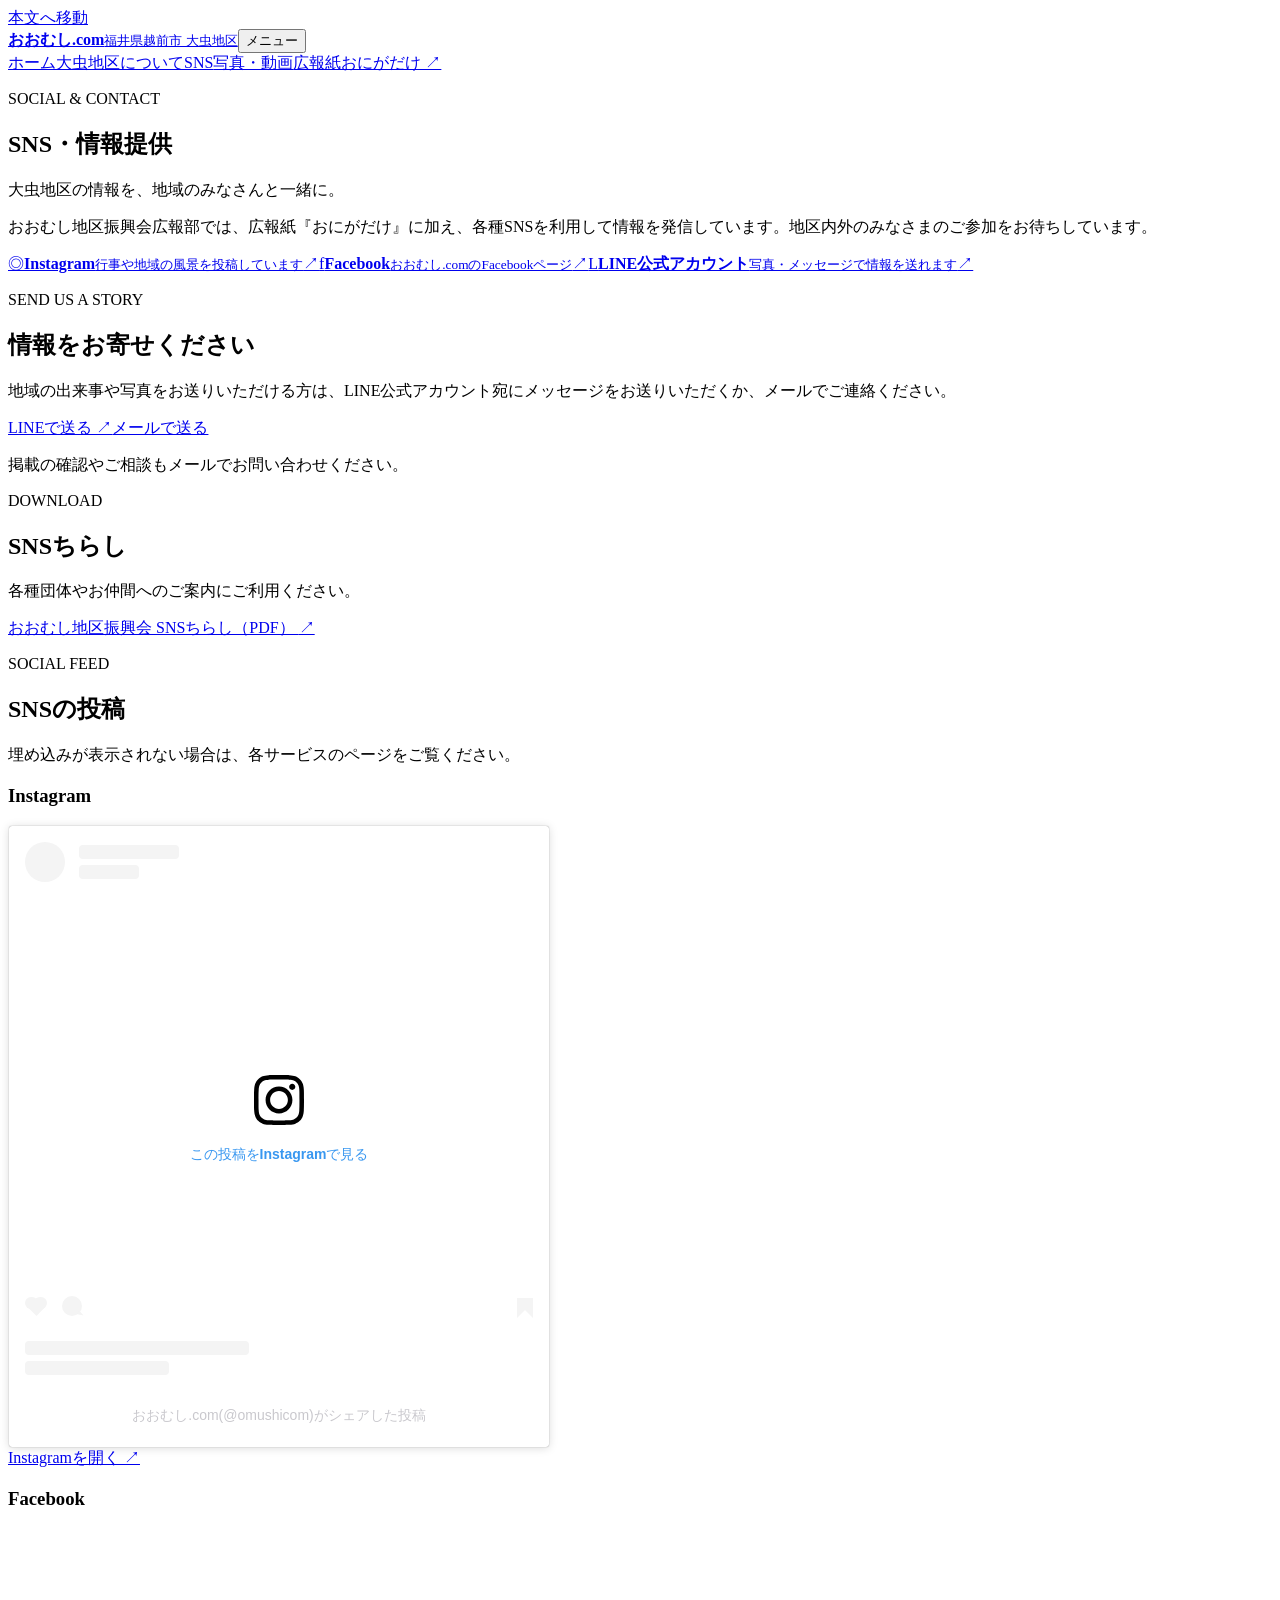
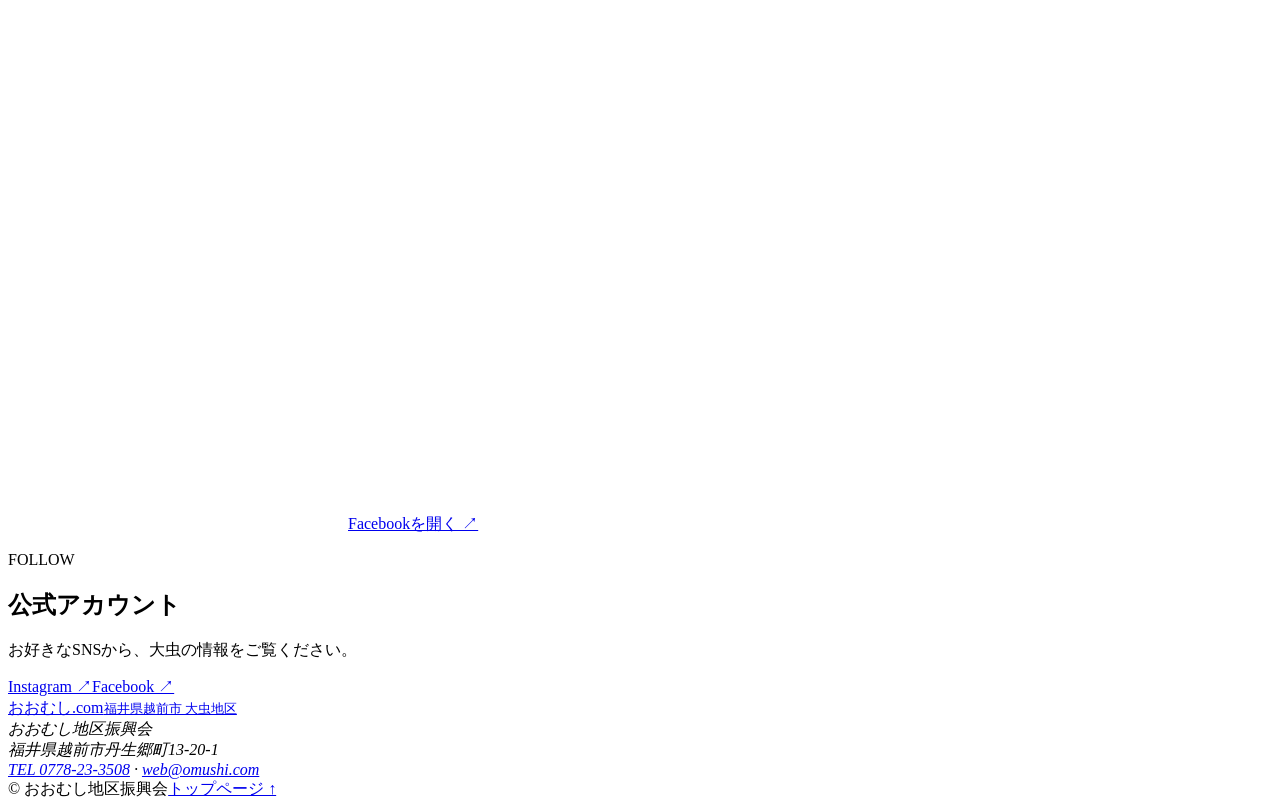
==== sns.html @ b3d0c99c "Publish Omushi static website" ====
<!doctype html>
<html lang="ja"><head><meta charset="utf-8"><meta name="viewport" content="width=device-width, initial-scale=1"><meta name="description" content="おおむし地区振興会のSNSと情報提供について。"><title>SNS・情報提供｜おおむし.com</title><link rel="icon" type="image/png" href="assets/logo.png"><link rel="apple-touch-icon" href="assets/logo.png"><link rel="stylesheet" href="assets/site.css"><script src="assets/site.js" defer></script></head>
<body><a class="skip-link" href="#main">本文へ移動</a><header class="site-header"><div class="header-inner"><a class="brand" href="index.html"><img class="brand-logo" src="assets/logo.png" alt=""><span><strong>おおむし.com</strong><small>福井県越前市 大虫地区</small></span></a><button class="menu-toggle" aria-expanded="false" aria-controls="site-nav">メニュー</button><nav id="site-nav" class="site-nav" aria-label="メインメニュー"><a href="index.html">ホーム</a><a href="about.html">大虫地区について</a><a class="active" aria-current="page" href="sns.html">SNS</a><a href="archive.html">写真・動画</a><a class="nav-external" href="https://www.city.echizen.lg.jp/office/090/030/070/24onigadake.html" target="_blank" rel="noopener">広報紙おにがだけ ↗</a></nav></div></header>
<main id="main"><section class="page-hero"><div class="wrap"><p class="eyebrow green">SOCIAL & CONTACT</p><h1>SNS・情報提供</h1><p>大虫地区の情報を、地域のみなさんと一緒に。</p></div></section><div class="wrap page-layout"><article class="article"><section class="article-section"><p>おおむし地区振興会広報部では、広報紙『おにがだけ』に加え、各種SNSを利用して情報を発信しています。地区内外のみなさまのご参加をお待ちしています。</p><div class="social-list"><a href="https://www.instagram.com/omushicom/" target="_blank" rel="noopener"><span class="social-icon instagram-icon">◎</span><span><strong>Instagram</strong><small>行事や地域の風景を投稿しています</small></span><span>↗</span></a><a href="https://www.facebook.com/omushicom/" target="_blank" rel="noopener"><span class="social-icon facebook-icon">f</span><span><strong>Facebook</strong><small>おおむし.comのFacebookページ</small></span><span>↗</span></a><a href="https://lin.ee/4F1cOjH" target="_blank" rel="noopener"><span class="social-icon line-icon">L</span><span><strong>LINE公式アカウント</strong><small>写真・メッセージで情報を送れます</small></span><span>↗</span></a></div></section><section class="article-section"><p class="eyebrow green">SEND US A STORY</p><h2>情報をお寄せください</h2><p>地域の出来事や写真をお送りいただける方は、LINE公式アカウント宛にメッセージをお送りいただくか、メールでご連絡ください。</p><div class="contact-actions"><a class="button button-green" href="https://lin.ee/4F1cOjH" target="_blank" rel="noopener">LINEで送る ↗</a><a class="button button-outline" href="mailto:web@omushi.com">メールで送る</a></div><p class="small-note">掲載の確認やご相談もメールでお問い合わせください。</p></section><section class="article-section"><p class="eyebrow green">DOWNLOAD</p><h2>SNSちらし</h2><p>各種団体やお仲間へのご案内にご利用ください。</p><a class="map-link" href="assets/sns-flyer.pdf" target="_blank" rel="noopener">おおむし地区振興会 SNSちらし（PDF） <span>↗</span></a></section><section class="article-section social-embeds"><p class="eyebrow green">SOCIAL FEED</p><h2>SNSの投稿</h2><p>埋め込みが表示されない場合は、各サービスのページをご覧ください。</p><div class="embed-grid"><div><h3>Instagram</h3><blockquote class="instagram-media" data-instgrm-captioned data-instgrm-permalink="https://www.instagram.com/p/Del6zCfmu2z/?utm_source=ig_embed&amp;utm_campaign=loading" data-instgrm-version="14" style=" background:#FFF; border:0; border-radius:3px; box-shadow:0 0 1px 0 rgba(0,0,0,0.5),0 1px 10px 0 rgba(0,0,0,0.15); margin: 1px; max-width:540px; min-width:326px; padding:0; width:99.375%; width:-webkit-calc(100% - 2px); width:calc(100% - 2px);"><div style="padding:16px;"> <a href="https://www.instagram.com/p/Del6zCfmu2z/?utm_source=ig_embed&amp;utm_campaign=loading" style=" background:#FFFFFF; line-height:0; padding:0 0; text-align:center; text-decoration:none; width:100%;" target="_blank"> <div style=" display: flex; flex-direction: row; align-items: center;"> <div style="background-color: #F4F4F4; border-radius: 50%; flex-grow: 0; height: 40px; margin-right: 14px; width: 40px;"></div> <div style="display: flex; flex-direction: column; flex-grow: 1; justify-content: center;"> <div style=" background-color: #F4F4F4; border-radius: 4px; flex-grow: 0; height: 14px; margin-bottom: 6px; width: 100px;"></div> <div style=" background-color: #F4F4F4; border-radius: 4px; flex-grow: 0; height: 14px; width: 60px;"></div></div></div><div style="padding: 19% 0;"></div> <div style="display:block; height:50px; margin:0 auto 12px; width:50px;"><svg width="50px" height="50px" viewBox="0 0 60 60" version="1.1" xmlns="https://www.w3.org/2000/svg" xmlns:xlink="https://www.w3.org/1999/xlink"><g stroke="none" stroke-width="1" fill="none" fill-rule="evenodd"><g transform="translate(-511.000000, -20.000000)" fill="#000000"><g><path d="M556.869,30.41 C554.814,30.41 553.148,32.076 553.148,34.131 C553.148,36.186 554.814,37.852 556.869,37.852 C558.924,37.852 560.59,36.186 560.59,34.131 C560.59,32.076 558.924,30.41 556.869,30.41 M541,60.657 C535.114,60.657 530.342,55.887 530.342,50 C530.342,44.114 535.114,39.342 541,39.342 C546.887,39.342 551.658,44.114 551.658,50 C551.658,55.887 546.887,60.657 541,60.657 M541,33.886 C532.1,33.886 524.886,41.1 524.886,50 C524.886,58.899 532.1,66.113 541,66.113 C549.9,66.113 557.115,58.899 557.115,50 C557.115,41.1 549.9,33.886 541,33.886 M565.378,62.101 C565.244,65.022 564.756,66.606 564.346,67.663 C563.803,69.06 563.154,70.057 562.106,71.106 C561.058,72.155 560.06,72.803 558.662,73.347 C557.607,73.757 556.021,74.244 553.102,74.378 C549.944,74.521 548.997,74.552 541,74.552 C533.003,74.552 532.056,74.521 528.898,74.378 C525.979,74.244 524.393,73.757 523.338,73.347 C521.94,72.803 520.942,72.155 519.894,71.106 C518.846,70.057 518.197,69.06 517.654,67.663 C517.244,66.606 516.755,65.022 516.623,62.101 C516.479,58.943 516.448,57.996 516.448,50 C516.448,42.003 516.479,41.056 516.623,37.899 C516.755,34.978 517.244,33.391 517.654,32.338 C518.197,30.938 518.846,29.942 519.894,28.894 C520.942,27.846 521.94,27.196 523.338,26.654 C524.393,26.244 525.979,25.756 528.898,25.623 C532.057,25.479 533.004,25.448 541,25.448 C548.997,25.448 549.943,25.479 553.102,25.623 C556.021,25.756 557.607,26.244 558.662,26.654 C560.06,27.196 561.058,27.846 562.106,28.894 C563.154,29.942 563.803,30.938 564.346,32.338 C564.756,33.391 565.244,34.978 565.378,37.899 C565.522,41.056 565.552,42.003 565.552,50 C565.552,57.996 565.522,58.943 565.378,62.101 M570.82,37.631 C570.674,34.438 570.167,32.258 569.425,30.349 C568.659,28.377 567.633,26.702 565.965,25.035 C564.297,23.368 562.623,22.342 560.652,21.575 C558.743,20.834 556.562,20.326 553.369,20.18 C550.169,20.033 549.148,20 541,20 C532.853,20 531.831,20.033 528.631,20.18 C525.438,20.326 523.257,20.834 521.349,21.575 C519.376,22.342 517.703,23.368 516.035,25.035 C514.368,26.702 513.342,28.377 512.574,30.349 C511.834,32.258 511.326,34.438 511.181,37.631 C511.035,40.831 511,41.851 511,50 C511,58.147 511.035,59.17 511.181,62.369 C511.326,65.562 511.834,67.743 512.574,69.651 C513.342,71.625 514.368,73.296 516.035,74.965 C517.703,76.634 519.376,77.658 521.349,78.425 C523.257,79.167 525.438,79.673 528.631,79.82 C531.831,79.965 532.853,80.001 541,80.001 C549.148,80.001 550.169,79.965 553.369,79.82 C556.562,79.673 558.743,79.167 560.652,78.425 C562.623,77.658 564.297,76.634 565.965,74.965 C567.633,73.296 568.659,71.625 569.425,69.651 C570.167,67.743 570.674,65.562 570.82,62.369 C570.966,59.17 571,58.147 571,50 C571,41.851 570.966,40.831 570.82,37.631"></path></g></g></g></svg></div><div style="padding-top: 8px;"> <div style=" color:#3897f0; font-family:Arial,sans-serif; font-size:14px; font-style:normal; font-weight:550; line-height:18px;">この投稿をInstagramで見る</div></div><div style="padding: 12.5% 0;"></div> <div style="display: flex; flex-direction: row; margin-bottom: 14px; align-items: center;"><div> <div style="background-color: #F4F4F4; border-radius: 50%; height: 12.5px; width: 12.5px; transform: translateX(0px) translateY(7px);"></div> <div style="background-color: #F4F4F4; height: 12.5px; transform: rotate(-45deg) translateX(3px) translateY(1px); width: 12.5px; flex-grow: 0; margin-right: 14px; margin-left: 2px;"></div> <div style="background-color: #F4F4F4; border-radius: 50%; height: 12.5px; width: 12.5px; transform: translateX(9px) translateY(-18px);"></div></div><div style="margin-left: 8px;"> <div style=" background-color: #F4F4F4; border-radius: 50%; flex-grow: 0; height: 20px; width: 20px;"></div> <div style=" width: 0; height: 0; border-top: 2px solid transparent; border-left: 6px solid #f4f4f4; border-bottom: 2px solid transparent; transform: translateX(16px) translateY(-4px) rotate(30deg)"></div></div><div style="margin-left: auto;"> <div style=" width: 0px; border-top: 8px solid #F4F4F4; border-right: 8px solid transparent; transform: translateY(16px);"></div> <div style=" background-color: #F4F4F4; flex-grow: 0; height: 12px; width: 16px; transform: translateY(-4px);"></div> <div style=" width: 0; height: 0; border-top: 8px solid #F4F4F4; border-left: 8px solid transparent; transform: translateY(-4px) translateX(8px);"></div></div></div> <div style="display: flex; flex-direction: column; flex-grow: 1; justify-content: center; margin-bottom: 24px;"> <div style=" background-color: #F4F4F4; border-radius: 4px; flex-grow: 0; height: 14px; margin-bottom: 6px; width: 224px;"></div> <div style=" background-color: #F4F4F4; border-radius: 4px; flex-grow: 0; height: 14px; width: 144px;"></div></div></a><p style=" color:#c9c8cd; font-family:Arial,sans-serif; font-size:14px; line-height:17px; margin-bottom:0; margin-top:8px; overflow:hidden; padding:8px 0 7px; text-align:center; text-overflow:ellipsis; white-space:nowrap;"><a href="https://www.instagram.com/p/Del6zCfmu2z/?utm_source=ig_embed&amp;utm_campaign=loading" style=" color:#c9c8cd; font-family:Arial,sans-serif; font-size:14px; font-style:normal; font-weight:normal; line-height:17px; text-decoration:none;" target="_blank">おおむし.com(@omushicom)がシェアした投稿</a></p></div></blockquote><a class="text-link" href="https://www.instagram.com/omushicom/" target="_blank" rel="noopener">Instagramを開く ↗</a></div><div><h3>Facebook</h3><iframe class="facebook-embed" title="おおむし.com Facebookページの投稿" src="https://www.facebook.com/plugins/page.php?href=https%3A%2F%2Fwww.facebook.com%2Fomushicom%2F&width=340&height=600&show_posts=true&small_header=false&adapt_container_width=true&hide_cover=false&show_facepile=true" width="340" height="600" style="border:none;overflow:hidden" scrolling="no" frameborder="0" allow="autoplay; clipboard-write; encrypted-media; picture-in-picture; web-share"></iframe><a class="text-link" href="https://www.facebook.com/omushicom/" target="_blank" rel="noopener">Facebookを開く ↗</a></div></div></section></article><aside class="side-card"><p class="eyebrow green">FOLLOW</p><h2>公式アカウント</h2><p>お好きなSNSから、大虫の情報をご覧ください。</p><a href="https://www.instagram.com/omushicom/" target="_blank" rel="noopener">Instagram ↗</a><a href="https://www.facebook.com/omushicom/" target="_blank" rel="noopener">Facebook ↗</a></aside></div></main>
<footer class="site-footer"><div class="wrap footer-inner"><a class="footer-brand" href="index.html">おおむし.com<small>福井県越前市 大虫地区</small></a><address>おおむし地区振興会<br>福井県越前市丹生郷町13-20-1<br><a href="tel:0778233508">TEL 0778-23-3508</a> · <a href="mailto:web@omushi.com">web@omushi.com</a></address></div><div class="wrap footer-bottom"><span>© おおむし地区振興会</span><a href="index.html">トップページ ↑</a></div></footer><script async src="https://www.instagram.com/embed.js"></script></body></html>
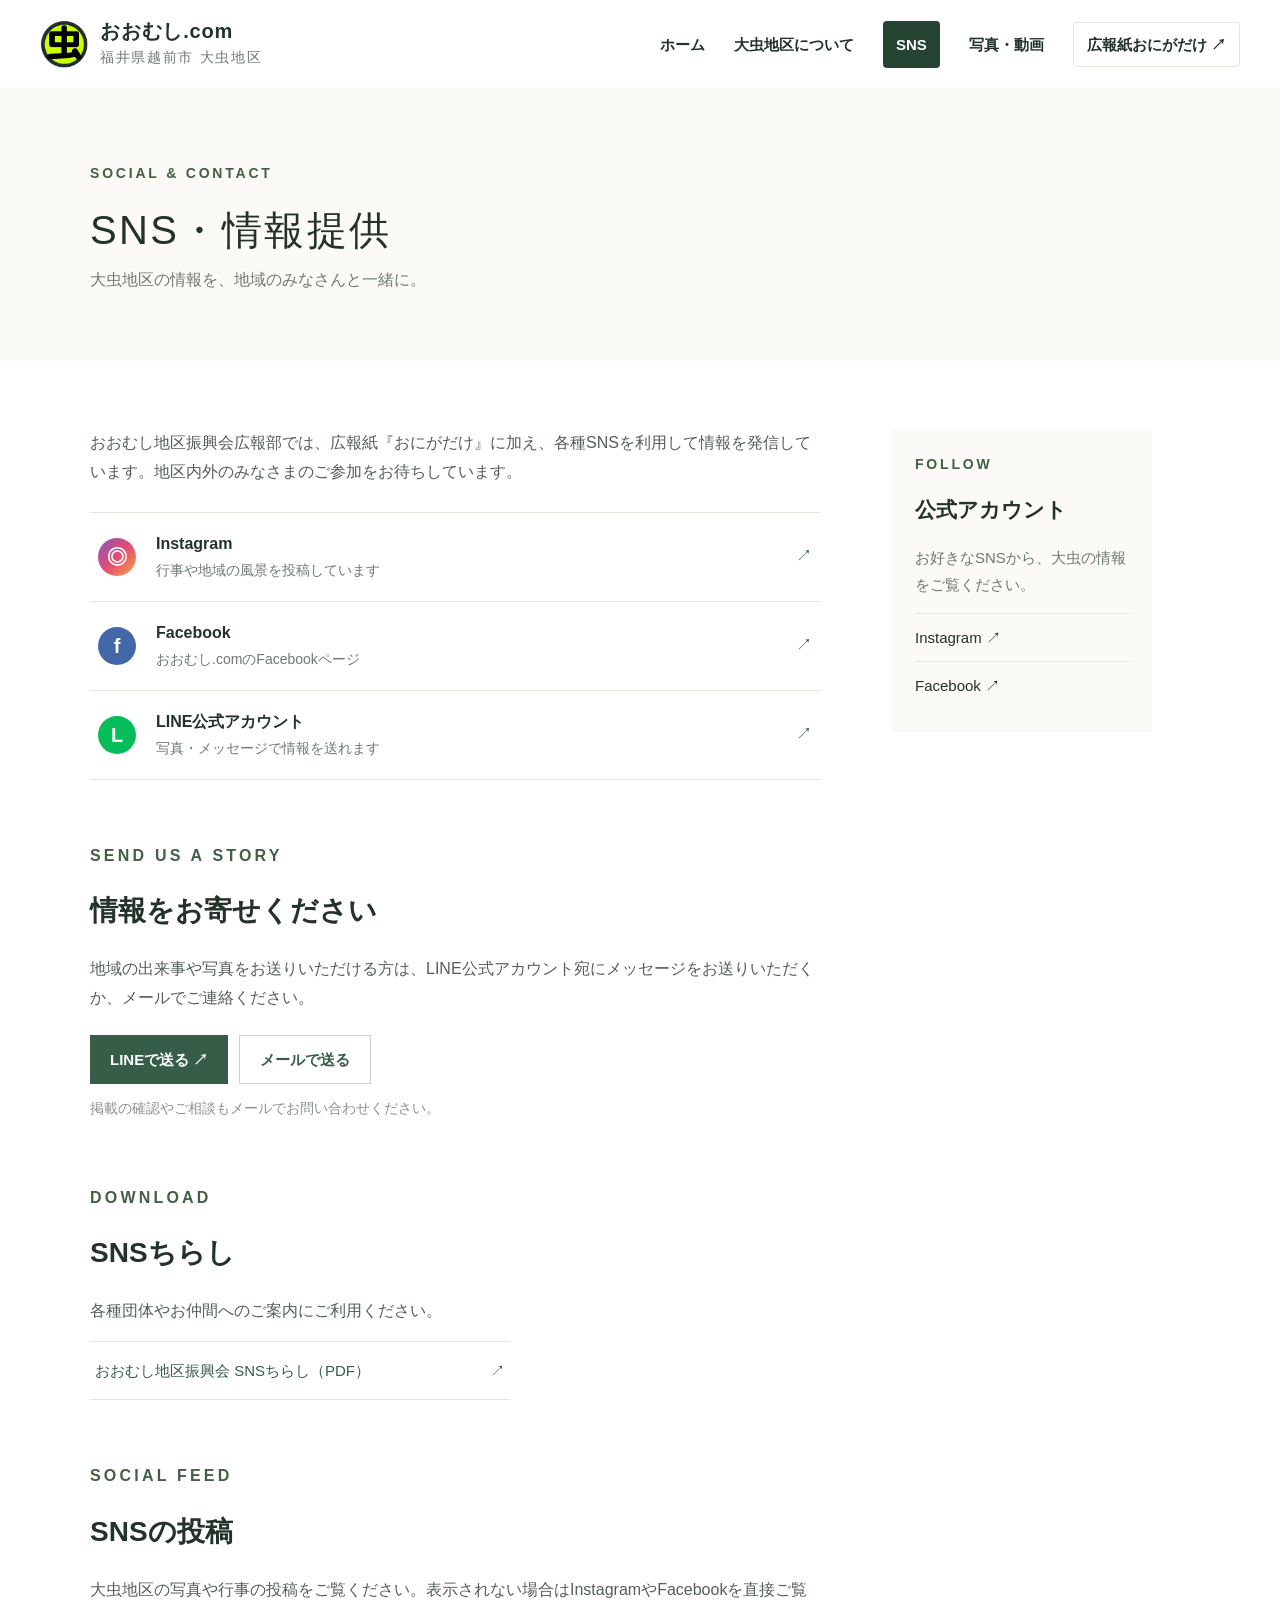
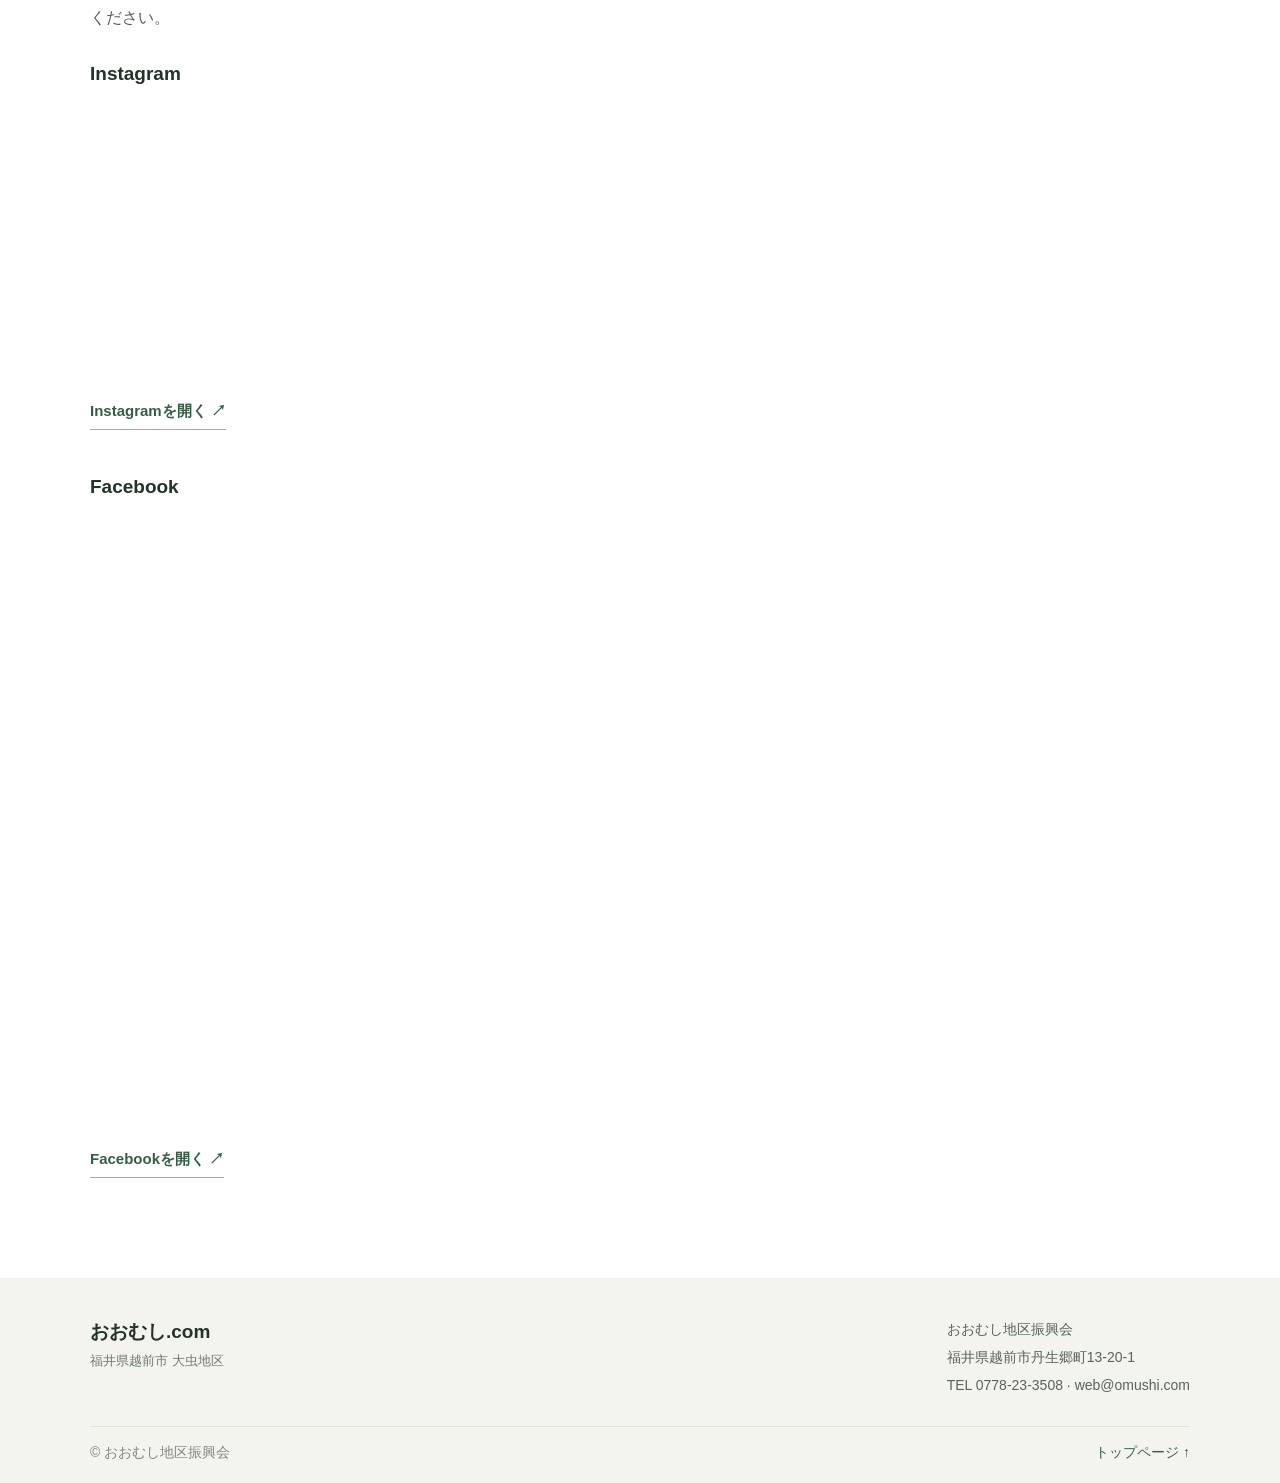
==== commit d36dff71: "Add Elfsight Instagram feed to home and SNS pages" ====
--- a/sns.html
+++ b/sns.html
@@ -1,8 +1,8 @@
 <!doctype html>
 <html lang="ja"><head><meta charset="utf-8"><meta name="viewport" content="width=device-width, initial-scale=1"><meta name="description" content="おおむし地区振興会のSNSと情報提供について。"><title>SNS・情報提供｜おおむし.com</title><link rel="icon" type="image/png" href="assets/logo.png"><link rel="apple-touch-icon" href="assets/logo.png"><link rel="stylesheet" href="assets/site.css"><script src="assets/site.js" defer></script></head>
 <body><a class="skip-link" href="#main">本文へ移動</a><header class="site-header"><div class="header-inner"><a class="brand" href="index.html"><img class="brand-logo" src="assets/logo.png" alt=""><span><strong>おおむし.com</strong><small>福井県越前市 大虫地区</small></span></a><button class="menu-toggle" aria-expanded="false" aria-controls="site-nav">メニュー</button><nav id="site-nav" class="site-nav" aria-label="メインメニュー"><a href="index.html">ホーム</a><a href="about.html">大虫地区について</a><a class="active" aria-current="page" href="sns.html">SNS</a><a href="archive.html">写真・動画</a><a class="nav-external" href="https://www.city.echizen.lg.jp/office/090/030/070/24onigadake.html" target="_blank" rel="noopener">広報紙おにがだけ ↗</a></nav></div></header>
-<main id="main"><section class="page-hero"><div class="wrap"><p class="eyebrow green">SOCIAL & CONTACT</p><h1>SNS・情報提供</h1><p>大虫地区の情報を、地域のみなさんと一緒に。</p></div></section><div class="wrap page-layout"><article class="article"><section class="article-section"><p>おおむし地区振興会広報部では、広報紙『おにがだけ』に加え、各種SNSを利用して情報を発信しています。地区内外のみなさまのご参加をお待ちしています。</p><div class="social-list"><a href="https://www.instagram.com/omushicom/" target="_blank" rel="noopener"><span class="social-icon instagram-icon">◎</span><span><strong>Instagram</strong><small>行事や地域の風景を投稿しています</small></span><span>↗</span></a><a href="https://www.facebook.com/omushicom/" target="_blank" rel="noopener"><span class="social-icon facebook-icon">f</span><span><strong>Facebook</strong><small>おおむし.comのFacebookページ</small></span><span>↗</span></a><a href="https://lin.ee/4F1cOjH" target="_blank" rel="noopener"><span class="social-icon line-icon">L</span><span><strong>LINE公式アカウント</strong><small>写真・メッセージで情報を送れます</small></span><span>↗</span></a></div></section><section class="article-section"><p class="eyebrow green">SEND US A STORY</p><h2>情報をお寄せください</h2><p>地域の出来事や写真をお送りいただける方は、LINE公式アカウント宛にメッセージをお送りいただくか、メールでご連絡ください。</p><div class="contact-actions"><a class="button button-green" href="https://lin.ee/4F1cOjH" target="_blank" rel="noopener">LINEで送る ↗</a><a class="button button-outline" href="mailto:web@omushi.com">メールで送る</a></div><p class="small-note">掲載の確認やご相談もメールでお問い合わせください。</p></section><section class="article-section"><p class="eyebrow green">DOWNLOAD</p><h2>SNSちらし</h2><p>各種団体やお仲間へのご案内にご利用ください。</p><a class="map-link" href="assets/sns-flyer.pdf" target="_blank" rel="noopener">おおむし地区振興会 SNSちらし（PDF） <span>↗</span></a></section><section class="article-section social-embeds"><p class="eyebrow green">SOCIAL FEED</p><h2>SNSの投稿</h2><p>埋め込みが表示されない場合は、各サービスのページをご覧ください。</p><div class="embed-grid"><div><h3>Instagram</h3><blockquote class="instagram-media" data-instgrm-captioned data-instgrm-permalink="https://www.instagram.com/p/Del6zCfmu2z/?utm_source=ig_embed&amp;utm_campaign=loading" data-instgrm-version="14" style=" background:#FFF; border:0; border-radius:3px; box-shadow:0 0 1px 0 rgba(0,0,0,0.5),0 1px 10px 0 rgba(0,0,0,0.15); margin: 1px; max-width:540px; min-width:326px; padding:0; width:99.375%; width:-webkit-calc(100% - 2px); width:calc(100% - 2px);"><div style="padding:16px;"> <a href="https://www.instagram.com/p/Del6zCfmu2z/?utm_source=ig_embed&amp;utm_campaign=loading" style=" background:#FFFFFF; line-height:0; padding:0 0; text-align:center; text-decoration:none; width:100%;" target="_blank"> <div style=" display: flex; flex-direction: row; align-items: center;"> <div style="background-color: #F4F4F4; border-radius: 50%; flex-grow: 0; height: 40px; margin-right: 14px; width: 40px;"></div> <div style="display: flex; flex-direction: column; flex-grow: 1; justify-content: center;"> <div style=" background-color: #F4F4F4; border-radius: 4px; flex-grow: 0; height: 14px; margin-bottom: 6px; width: 100px;"></div> <div style=" background-color: #F4F4F4; border-radius: 4px; flex-grow: 0; height: 14px; width: 60px;"></div></div></div><div style="padding: 19% 0;"></div> <div style="display:block; height:50px; margin:0 auto 12px; width:50px;"><svg width="50px" height="50px" viewBox="0 0 60 60" version="1.1" xmlns="https://www.w3.org/2000/svg" xmlns:xlink="https://www.w3.org/1999/xlink"><g stroke="none" stroke-width="1" fill="none" fill-rule="evenodd"><g transform="translate(-511.000000, -20.000000)" fill="#000000"><g><path d="M556.869,30.41 C554.814,30.41 553.148,32.076 553.148,34.131 C553.148,36.186 554.814,37.852 556.869,37.852 C558.924,37.852 560.59,36.186 560.59,34.131 C560.59,32.076 558.924,30.41 556.869,30.41 M541,60.657 C535.114,60.657 530.342,55.887 530.342,50 C530.342,44.114 535.114,39.342 541,39.342 C546.887,39.342 551.658,44.114 551.658,50 C551.658,55.887 546.887,60.657 541,60.657 M541,33.886 C532.1,33.886 524.886,41.1 524.886,50 C524.886,58.899 532.1,66.113 541,66.113 C549.9,66.113 557.115,58.899 557.115,50 C557.115,41.1 549.9,33.886 541,33.886 M565.378,62.101 C565.244,65.022 564.756,66.606 564.346,67.663 C563.803,69.06 563.154,70.057 562.106,71.106 C561.058,72.155 560.06,72.803 558.662,73.347 C557.607,73.757 556.021,74.244 553.102,74.378 C549.944,74.521 548.997,74.552 541,74.552 C533.003,74.552 532.056,74.521 528.898,74.378 C525.979,74.244 524.393,73.757 523.338,73.347 C521.94,72.803 520.942,72.155 519.894,71.106 C518.846,70.057 518.197,69.06 517.654,67.663 C517.244,66.606 516.755,65.022 516.623,62.101 C516.479,58.943 516.448,57.996 516.448,50 C516.448,42.003 516.479,41.056 516.623,37.899 C516.755,34.978 517.244,33.391 517.654,32.338 C518.197,30.938 518.846,29.942 519.894,28.894 C520.942,27.846 521.94,27.196 523.338,26.654 C524.393,26.244 525.979,25.756 528.898,25.623 C532.057,25.479 533.004,25.448 541,25.448 C548.997,25.448 549.943,25.479 553.102,25.623 C556.021,25.756 557.607,26.244 558.662,26.654 C560.06,27.196 561.058,27.846 562.106,28.894 C563.154,29.942 563.803,30.938 564.346,32.338 C564.756,33.391 565.244,34.978 565.378,37.899 C565.522,41.056 565.552,42.003 565.552,50 C565.552,57.996 565.522,58.943 565.378,62.101 M570.82,37.631 C570.674,34.438 570.167,32.258 569.425,30.349 C568.659,28.377 567.633,26.702 565.965,25.035 C564.297,23.368 562.623,22.342 560.652,21.575 C558.743,20.834 556.562,20.326 553.369,20.18 C550.169,20.033 549.148,20 541,20 C532.853,20 531.831,20.033 528.631,20.18 C525.438,20.326 523.257,20.834 521.349,21.575 C519.376,22.342 517.703,23.368 516.035,25.035 C514.368,26.702 513.342,28.377 512.574,30.349 C511.834,32.258 511.326,34.438 511.181,37.631 C511.035,40.831 511,41.851 511,50 C511,58.147 511.035,59.17 511.181,62.369 C511.326,65.562 511.834,67.743 512.574,69.651 C513.342,71.625 514.368,73.296 516.035,74.965 C517.703,76.634 519.376,77.658 521.349,78.425 C523.257,79.167 525.438,79.673 528.631,79.82 C531.831,79.965 532.853,80.001 541,80.001 C549.148,80.001 550.169,79.965 553.369,79.82 C556.562,79.673 558.743,79.167 560.652,78.425 C562.623,77.658 564.297,76.634 565.965,74.965 C567.633,73.296 568.659,71.625 569.425,69.651 C570.167,67.743 570.674,65.562 570.82,62.369 C570.966,59.17 571,58.147 571,50 C571,41.851 570.966,40.831 570.82,37.631"></path></g></g></g></svg></div><div style="padding-top: 8px;"> <div style=" color:#3897f0; font-family:Arial,sans-serif; font-size:14px; font-style:normal; font-weight:550; line-height:18px;">この投稿をInstagramで見る</div></div><div style="padding: 12.5% 0;"></div> <div style="display: flex; flex-direction: row; margin-bottom: 14px; align-items: center;"><div> <div style="background-color: #F4F4F4; border-radius: 50%; height: 12.5px; width: 12.5px; transform: translateX(0px) translateY(7px);"></div> <div style="background-color: #F4F4F4; height: 12.5px; transform: rotate(-45deg) translateX(3px) translateY(1px); width: 12.5px; flex-grow: 0; margin-right: 14px; margin-left: 2px;"></div> <div style="background-color: #F4F4F4; border-radius: 50%; height: 12.5px; width: 12.5px; transform: translateX(9px) translateY(-18px);"></div></div><div style="margin-left: 8px;"> <div style=" background-color: #F4F4F4; border-radius: 50%; flex-grow: 0; height: 20px; width: 20px;"></div> <div style=" width: 0; height: 0; border-top: 2px solid transparent; border-left: 6px solid #f4f4f4; border-bottom: 2px solid transparent; transform: translateX(16px) translateY(-4px) rotate(30deg)"></div></div><div style="margin-left: auto;"> <div style=" width: 0px; border-top: 8px solid #F4F4F4; border-right: 8px solid transparent; transform: translateY(16px);"></div> <div style=" background-color: #F4F4F4; flex-grow: 0; height: 12px; width: 16px; transform: translateY(-4px);"></div> <div style=" width: 0; height: 0; border-top: 8px solid #F4F4F4; border-left: 8px solid transparent; transform: translateY(-4px) translateX(8px);"></div></div></div> <div style="display: flex; flex-direction: column; flex-grow: 1; justify-content: center; margin-bottom: 24px;"> <div style=" background-color: #F4F4F4; border-radius: 4px; flex-grow: 0; height: 14px; margin-bottom: 6px; width: 224px;"></div> <div style=" background-color: #F4F4F4; border-radius: 4px; flex-grow: 0; height: 14px; width: 144px;"></div></div></a><p style=" color:#c9c8cd; font-family:Arial,sans-serif; font-size:14px; line-height:17px; margin-bottom:0; margin-top:8px; overflow:hidden; padding:8px 0 7px; text-align:center; text-overflow:ellipsis; white-space:nowrap;"><a href="https://www.instagram.com/p/Del6zCfmu2z/?utm_source=ig_embed&amp;utm_campaign=loading" style=" color:#c9c8cd; font-family:Arial,sans-serif; font-size:14px; font-style:normal; font-weight:normal; line-height:17px; text-decoration:none;" target="_blank">おおむし.com(@omushicom)がシェアした投稿</a></p></div></blockquote><a class="text-link" href="https://www.instagram.com/omushicom/" target="_blank" rel="noopener">Instagramを開く ↗</a></div><div><h3>Facebook</h3><iframe class="facebook-embed" title="おおむし.com Facebookページの投稿" src="https://www.facebook.com/plugins/page.php?href=https%3A%2F%2Fwww.facebook.com%2Fomushicom%2F&width=340&height=600&show_posts=true&small_header=false&adapt_container_width=true&hide_cover=false&show_facepile=true" width="340" height="600" style="border:none;overflow:hidden" scrolling="no" frameborder="0" allow="autoplay; clipboard-write; encrypted-media; picture-in-picture; web-share"></iframe><a class="text-link" href="https://www.facebook.com/omushicom/" target="_blank" rel="noopener">Facebookを開く ↗</a></div></div></section></article><aside class="side-card"><p class="eyebrow green">FOLLOW</p><h2>公式アカウント</h2><p>お好きなSNSから、大虫の情報をご覧ください。</p><a href="https://www.instagram.com/omushicom/" target="_blank" rel="noopener">Instagram ↗</a><a href="https://www.facebook.com/omushicom/" target="_blank" rel="noopener">Facebook ↗</a></aside></div></main>
-<footer class="site-footer"><div class="wrap footer-inner"><a class="footer-brand" href="index.html">おおむし.com<small>福井県越前市 大虫地区</small></a><address>おおむし地区振興会<br>福井県越前市丹生郷町13-20-1<br><a href="tel:0778233508">TEL 0778-23-3508</a> · <a href="mailto:web@omushi.com">web@omushi.com</a></address></div><div class="wrap footer-bottom"><span>© おおむし地区振興会</span><a href="index.html">トップページ ↑</a></div></footer><script async src="https://www.instagram.com/embed.js"></script></body></html>
+<main id="main"><section class="page-hero"><div class="wrap"><p class="eyebrow green">SOCIAL & CONTACT</p><h1>SNS・情報提供</h1><p>大虫地区の情報を、地域のみなさんと一緒に。</p></div></section><div class="wrap page-layout"><article class="article"><section class="article-section"><p>おおむし地区振興会広報部では、広報紙『おにがだけ』に加え、各種SNSを利用して情報を発信しています。地区内外のみなさまのご参加をお待ちしています。</p><div class="social-list"><a href="https://www.instagram.com/omushicom/" target="_blank" rel="noopener"><span class="social-icon instagram-icon">◎</span><span><strong>Instagram</strong><small>行事や地域の風景を投稿しています</small></span><span>↗</span></a><a href="https://www.facebook.com/omushicom/" target="_blank" rel="noopener"><span class="social-icon facebook-icon">f</span><span><strong>Facebook</strong><small>おおむし.comのFacebookページ</small></span><span>↗</span></a><a href="https://lin.ee/4F1cOjH" target="_blank" rel="noopener"><span class="social-icon line-icon">L</span><span><strong>LINE公式アカウント</strong><small>写真・メッセージで情報を送れます</small></span><span>↗</span></a></div></section><section class="article-section"><p class="eyebrow green">SEND US A STORY</p><h2>情報をお寄せください</h2><p>地域の出来事や写真をお送りいただける方は、LINE公式アカウント宛にメッセージをお送りいただくか、メールでご連絡ください。</p><div class="contact-actions"><a class="button button-green" href="https://lin.ee/4F1cOjH" target="_blank" rel="noopener">LINEで送る ↗</a><a class="button button-outline" href="mailto:web@omushi.com">メールで送る</a></div><p class="small-note">掲載の確認やご相談もメールでお問い合わせください。</p></section><section class="article-section"><p class="eyebrow green">DOWNLOAD</p><h2>SNSちらし</h2><p>各種団体やお仲間へのご案内にご利用ください。</p><a class="map-link" href="assets/sns-flyer.pdf" target="_blank" rel="noopener">おおむし地区振興会 SNSちらし（PDF） <span>↗</span></a></section><section class="article-section social-embeds"><p class="eyebrow green">SOCIAL FEED</p><h2>SNSの投稿</h2><p>大虫地区の写真や行事の投稿をご覧ください。表示されない場合はInstagramやFacebookを直接ご覧ください。</p><div class="sns-feed-widget"><h3>Instagram</h3><div class="elfsight-app-97fdea5d-0c5b-45b3-a635-261158f503de" data-elfsight-app-lazy></div><a class="text-link" href="https://www.instagram.com/omushicom/" target="_blank" rel="noopener">Instagramを開く ↗</a></div><div class="sns-facebook-feed"><h3>Facebook</h3><iframe class="facebook-embed" title="おおむし.com Facebookページの投稿" src="https://www.facebook.com/plugins/page.php?href=https%3A%2F%2Fwww.facebook.com%2Fomushicom%2F&width=340&height=600&show_posts=true&small_header=false&adapt_container_width=true&hide_cover=false&show_facepile=true" width="340" height="600" style="border:none;overflow:hidden" scrolling="no" frameborder="0" allow="autoplay; clipboard-write; encrypted-media; picture-in-picture; web-share"></iframe><a class="text-link" href="https://www.facebook.com/omushicom/" target="_blank" rel="noopener">Facebookを開く ↗</a></div></section></article><aside class="side-card"><p class="eyebrow green">FOLLOW</p><h2>公式アカウント</h2><p>お好きなSNSから、大虫の情報をご覧ください。</p><a href="https://www.instagram.com/omushicom/" target="_blank" rel="noopener">Instagram ↗</a><a href="https://www.facebook.com/omushicom/" target="_blank" rel="noopener">Facebook ↗</a></aside></div></main>
+<footer class="site-footer"><div class="wrap footer-inner"><a class="footer-brand" href="index.html">おおむし.com<small>福井県越前市 大虫地区</small></a><address>おおむし地区振興会<br>福井県越前市丹生郷町13-20-1<br><a href="tel:0778233508">TEL 0778-23-3508</a> · <a href="mailto:web@omushi.com">web@omushi.com</a></address></div><div class="wrap footer-bottom"><span>© おおむし地区振興会</span><a href="index.html">トップページ ↑</a></div></footer><script src="https://elfsightcdn.com/platform.js" async></script></body></html>
 
 
 
--- a/assets/site.css
+++ b/assets/site.css
@@ -0,0 +1,77 @@
+:root{--ink:#27352e;--muted:#6d7971;--green:#365d47;--green-dark:#254332;--paper:#fbfaf6;--line:#e4e6de;--serif:'Noto Sans JP','Yu Gothic',sans-serif;--sans:'Noto Sans JP',sans-serif}*{box-sizing:border-box}html{scroll-behavior:smooth}body{margin:0;color:var(--ink);background:#fff;font-family:var(--sans);font-size:15px;line-height:1.9}a{color:inherit;text-decoration:none}a:hover{color:var(--green)}.wrap{width:min(1100px,calc(100% - 48px));margin-inline:auto}.skip-link{position:absolute;left:12px;top:-60px;padding:8px 16px;background:white;z-index:99}.skip-link:focus{top:12px}.site-header{height:88px;background:#fff;position:relative;z-index:5}.header-inner{width:min(1200px,calc(100% - 48px));height:100%;margin:auto;display:flex;align-items:center;justify-content:space-between}.brand{display:flex;align-items:center;gap:12px}.brand-mark{display:grid;place-items:center;width:43px;height:43px;border-radius:50%;background:var(--green);color:white;font-family:var(--serif);font-size:20px}.brand strong{display:block;font-family:var(--serif);font-size:20px;line-height:1.4;letter-spacing:.04em}.brand small{display:block;color:var(--muted);font-size:10px;letter-spacing:.12em}.site-nav{display:flex;align-items:center;gap:29px;font-size:12px;font-weight:600}.site-nav a{position:relative;padding:10px 0}.site-nav a.active{color:var(--green)}.site-nav a.active:after{position:absolute;bottom:3px;left:0;width:18px;height:2px;background:#8ca27e;content:''}.site-nav .nav-external{padding:8px 13px;border:1px solid var(--line);border-radius:3px}.menu-toggle{display:none}.hero{min-height:570px;position:relative;display:flex;align-items:center;background:#53664b url('banner-01.jpg') center 48%/cover no-repeat;color:#fff}.hero-shade{position:absolute;inset:0;background:linear-gradient(90deg,rgba(27,47,35,.77),rgba(30,50,37,.36) 58%,rgba(30,50,37,.08))}.hero-content{position:relative;width:min(1100px,calc(100% - 48px));margin:auto;padding:64px 0 74px}.eyebrow{margin:0 0 14px;font-size:10px;letter-spacing:.2em;font-weight:700;color:rgba(255,255,255,.75)}.eyebrow.green{color:#7b9277}.hero h1{margin:0 0 18px;font-family:var(--serif);font-size:clamp(40px,5.2vw,64px);line-height:1.55;letter-spacing:.08em;font-weight:500}.hero-content>p:not(.eyebrow){font-size:14px;line-height:2.1;color:rgba(255,255,255,.9);margin:0 0 25px}.button{display:inline-flex;align-items:center;justify-content:center;gap:18px;min-height:48px;padding:10px 20px;font-size:12px;font-weight:600;transition:.2s}.button:hover{transform:translateY(-2px)}.button-light{background:#fff;color:var(--green-dark)}.hero-caption{position:absolute;right:max(24px,calc((100vw - 1100px)/2));bottom:18px;font-size:10px;color:rgba(255,255,255,.78)}.intro{display:grid;grid-template-columns:1fr 1fr;gap:80px;padding-block:100px}.intro h2,.section-heading h2,.contact-inner h2{margin:0;font-family:var(--serif);font-size:32px;line-height:1.65;font-weight:500;letter-spacing:.06em}.intro-copy{align-self:end;padding-bottom:6px;color:#59645d;font-size:14px}.intro-copy p{margin:0 0 18px}.text-link{display:inline-flex;align-items:center;gap:14px;border-bottom:1px solid #a4b09e;padding-bottom:5px;color:var(--green);font-size:12px;font-weight:600}.updates{padding:76px 0 82px;background:var(--paper)}.section-heading{display:flex;justify-content:space-between;align-items:end;margin-bottom:27px}.section-heading h2{font-size:27px}.section-heading .text-link{margin-bottom:5px}.social-cards{display:grid;grid-template-columns:repeat(3,1fr);gap:15px}.social-card{display:flex;align-items:center;gap:13px;background:#fff;border:1px solid #eceee8;padding:20px 18px;min-height:90px}.social-icon{display:grid;place-items:center;flex:0 0 38px;height:38px;border-radius:50%;color:#fff;font-weight:700;font-size:20px}.instagram .social-icon,.instagram-icon{background:linear-gradient(135deg,#8256bd,#e34c73,#f7a342)}.facebook .social-icon,.facebook-icon{background:#4267a9}.line .social-icon,.line-icon{background:#06bd59}.social-card strong,.social-card small{display:block}.social-card strong{font-size:13px}.social-card small{font-size:10px;color:var(--muted)}.social-card .arrow{margin-left:auto;color:#81907e}.explore{padding-block:84px 100px}.link-cards{display:grid;grid-template-columns:repeat(3,1fr);gap:16px}.link-card{position:relative;min-height:195px;padding:25px 24px;border:1px solid var(--line);transition:.2s}.link-card:hover{border-color:#9eae98;transform:translateY(-3px)}.card-no{font-size:9px;color:#8a9b84;letter-spacing:.12em}.link-card h3{font-family:var(--serif);font-size:18px;font-weight:600;margin:19px 0 7px}.link-card p{color:var(--muted);font-size:11px;margin:0}.card-arrow{position:absolute;right:22px;bottom:17px;color:var(--green)}.contact-band{background:var(--green-dark);color:white;padding:54px 0}.contact-inner{display:flex;justify-content:space-between;align-items:center}.contact-inner .eyebrow{margin-bottom:6px}.contact-inner h2{font-size:23px}.contact-inner p:not(.eyebrow){margin:5px 0 0;color:rgba(255,255,255,.73);font-size:12px}.site-footer{background:#f4f4ef;padding:37px 0 18px}.footer-inner{display:flex;justify-content:space-between;align-items:flex-start;padding-bottom:27px}.footer-brand{font-family:var(--serif);font-weight:700;font-size:19px}.footer-brand small{display:block;font-family:var(--sans);font-size:10px;font-weight:400;color:var(--muted)}address{font-style:normal;font-size:11px;line-height:2;color:#58635b}.footer-bottom{display:flex;justify-content:space-between;padding-top:13px;border-top:1px solid #dfe2d9;color:#818880;font-size:10px}.footer-bottom a{color:var(--green)}.page-hero{padding:73px 0 66px;background:var(--paper)}.page-hero h1{font-family:var(--serif);font-size:38px;line-height:1.5;font-weight:500;letter-spacing:.06em;margin:0 0 6px}.page-hero p:last-child{margin:0;color:var(--muted);font-size:13px}.page-layout{display:grid;grid-template-columns:minmax(0,730px) 260px;gap:72px;padding-block:68px 100px}.article-section{margin-bottom:62px}.article-section:last-child{margin-bottom:0}.article-section h2{margin:0 0 18px;font-family:var(--serif);font-size:25px;font-weight:600}.article-section>p{font-size:14px;color:#535f57;margin:0 0 16px}.note{margin:24px 0;padding:18px 21px;background:var(--paper);border-left:3px solid #9bad92}.note strong{font-size:12px}.note p{margin:5px 0 0;color:#5f6a62;font-size:12px}.document-list{margin-top:22px;border-top:1px solid var(--line)}.document-list>a,.social-list>a{display:flex;align-items:center;justify-content:space-between;gap:20px;padding:15px 8px;border-bottom:1px solid var(--line)}.document-list small,.document-list strong,.social-list small,.social-list strong{display:block}.document-list small{font-size:9px;color:#89958a;letter-spacing:.08em}.document-list strong{font-size:13px;font-weight:500}.document-list>a>span:last-child{color:var(--green)}.small-note{font-size:10px!important;color:#8a928c!important}.map-link{display:flex;justify-content:space-between;max-width:420px;padding:15px 5px;border-block:1px solid var(--line);font-size:13px;color:var(--green)}.side-card{align-self:start;padding:23px;background:var(--paper)}.side-card h2{margin:0 0 12px;font-family:var(--serif);font-size:18px;font-weight:600}.side-card>p:not(.eyebrow){font-size:11px;color:var(--muted)}.side-card>a{display:flex;justify-content:space-between;border-top:1px solid #e5e8e0;padding:10px 0;font-size:11px}.social-list{margin-top:25px;border-top:1px solid var(--line)}.social-list>a{justify-content:flex-start;padding-block:17px}.social-list .social-icon{font-style:normal}.social-list>a>span:nth-child(2){flex:1}.social-list strong{font-size:13px}.social-list small{font-size:10px;color:var(--muted)}.social-list>a>span:last-child{color:var(--green)}.contact-actions{display:flex;flex-wrap:wrap;gap:11px;margin:23px 0 12px}.button-green{background:var(--green);color:white}.button-green:hover{color:white;background:var(--green-dark)}.button-outline{border:1px solid #cbd3c7;color:var(--green)}.archive-content{padding-block:61px 95px}.archive-intro{max-width:720px}.archive-intro>p{margin:0;color:#59645d;font-size:14px}.archive-panels{display:grid;grid-template-columns:1fr 1fr;gap:18px;margin-top:39px}.archive-panel{display:flex;min-height:230px;flex-direction:column;justify-content:end;padding:25px;color:white;background:#52654c}.archive-panel:hover{color:white;filter:brightness(1.08)}.photo-panel{background:linear-gradient(0deg,rgba(26,43,32,.84),rgba(26,43,32,.05)),url('banner-03.jpg') center/cover}.video-panel{background:linear-gradient(0deg,rgba(26,43,32,.84),rgba(26,43,32,.12)),url('banner-04.jpg') 75% center/cover}.archive-panel .eyebrow{margin-bottom:5px}.archive-panel strong{font-family:var(--serif);font-size:25px}.archive-panel>span:last-child{font-size:11px;color:rgba(255,255,255,.82)}.archive-content>.small-note{margin-top:20px}
+@media(max-width:800px){.site-header{height:76px}.header-inner{width:calc(100% - 34px)}.menu-toggle{display:block;border:1px solid var(--line);background:white;padding:7px 11px;color:var(--ink);font-family:var(--sans);font-size:11px}.site-nav{display:none;position:absolute;top:76px;left:0;right:0;flex-direction:column;align-items:stretch;gap:0;padding:8px 24px 18px;background:white;border-top:1px solid var(--line);box-shadow:0 8px 16px #1f322017}.site-nav.open{display:flex}.site-nav a{padding:9px 0}.site-nav a.active:after{display:none}.site-nav .nav-external{border:0;padding:9px 0}.hero{min-height:510px;background-position:57% center}.hero-content{width:calc(100% - 44px)}.hero h1{font-size:44px}.intro{grid-template-columns:1fr;gap:22px;padding-block:68px}.intro h2{font-size:28px}.intro-copy{max-width:540px}.updates{padding:60px 0}.section-heading{align-items:start;gap:12px}.section-heading h2{font-size:23px}.social-cards{grid-template-columns:1fr}.social-card{min-height:76px}.link-cards{grid-template-columns:1fr}.link-card{min-height:165px}.explore{padding-block:64px}.contact-inner{gap:25px}.page-layout{grid-template-columns:1fr;gap:38px;padding-block:48px 70px}.side-card{max-width:none}.page-hero{padding:55px 0 48px}.page-hero h1{font-size:31px}.archive-content{padding-block:42px 70px}}
+@media(max-width:520px){.wrap{width:calc(100% - 38px)}.brand-mark{width:39px;height:39px}.brand strong{font-size:18px}.brand small{font-size:9px}.hero{min-height:490px}.hero-content{width:calc(100% - 38px)}.hero h1{font-size:39px}.hero-content>p:not(.eyebrow){font-size:12px}.section-heading{display:block}.section-heading .text-link{margin-top:15px}.contact-inner{display:block}.contact-inner .button{margin-top:19px}.footer-inner{display:block}.footer-inner address{margin-top:20px}.footer-bottom{gap:15px}.page-hero h1{font-size:28px}.archive-panels{grid-template-columns:1fr}.archive-panel{min-height:190px}.contact-actions{align-items:stretch}.contact-actions .button{flex:1}}
+
+
+/* Accessibility, original assets, and photos */
+:root{--serif:'Noto Sans JP','Yu Gothic',Meiryo,sans-serif;--sans:'Noto Sans JP','Yu Gothic',Meiryo,sans-serif}
+body{font-size:16px;line-height:1.8;color:#24332a}
+.brand-logo{display:block;width:48px;height:48px;object-fit:contain}
+.brand-mark{display:none}
+.site-nav{font-size:15px}
+.site-nav a.active{padding-inline:13px;border-radius:4px;background:var(--green-dark);color:#fff}
+.site-nav a.active:hover{color:#fff}
+.site-nav a.active::after{display:none}
+.brand small,.eyebrow,.hero-caption,.card-no,.footer-bottom,.document-list small{font-size:12px}
+.eyebrow.green{color:#426044}
+.hero-content>p:not(.eyebrow),.intro-copy,.article-section>p,.page-hero p:last-child,.archive-intro>p{font-size:16px}
+.text-link,.map-link{font-size:15px}
+.section-heading h2{font-size:30px}
+.social-card strong,.document-list strong,.social-list strong{font-size:16px}
+.social-card small,.social-list small,.link-card p,.note p{font-size:14px}
+.card-no,.small-note{font-size:13px!important}
+.footer-brand small{font-size:13px}
+address{font-size:14px}
+.footer-bottom{font-size:12px}
+.page-hero h1{font-size:40px}
+.article-section h2{font-size:28px}
+.side-card h2{font-size:21px}
+.side-card>p:not(.eyebrow),.side-card>a{font-size:15px}
+.link-card h3{font-size:21px}
+.contact-inner h2{font-size:27px}
+.button{font-size:15px}
+.intro-actions{display:flex;align-items:center;flex-wrap:wrap;gap:20px}
+.instagram-icon-link{display:grid;place-items:center;flex:0 0 60px;width:60px;height:60px;border-radius:16px;background:linear-gradient(135deg,#50349c,#9c2562 58%,#a94d18);color:#fff;transition:transform .2s,filter .2s}
+.instagram-icon-link svg{width:33px;height:33px}
+.instagram-icon-link:hover{color:#fff;filter:brightness(.9);transform:translateY(-2px)}
+.newsletter{padding-bottom:86px}
+.newsletter-issue{margin:4px 0 0;color:#455b4b;font-size:17px;font-weight:600}
+.newsletter-frame{display:block;width:100%;height:680px;border:1px solid #aebbad;background:#f4f4ef}
+.newsletter-actions{display:flex;align-items:center;flex-wrap:wrap;gap:16px;margin:18px 0 0;font-size:14px;color:#59645d}
+.population-stats{display:grid;grid-template-columns:repeat(4,minmax(0,1fr));gap:12px;margin:24px 0 18px}
+.population-stats>div{padding:17px 14px;background:var(--paper);border:1px solid var(--line)}
+.population-stats dt{font-size:16px;font-weight:600}
+.population-stats dd{margin:4px 0 0;color:var(--green-dark);font-size:clamp(23px,3vw,29px);font-weight:700;line-height:1.4;white-space:nowrap}
+.population-stats dd small{font-size:15px;font-weight:400}
+.population-section .small-note a{color:var(--green);text-decoration:underline;text-underline-offset:3px}
+.hero-controls{position:absolute;right:max(24px,calc((100vw - 1100px)/2));bottom:18px;display:flex;align-items:center;gap:8px;z-index:1}
+.hero-controls .hero-caption{position:static;color:#fff}
+.hero-controls button{min-height:44px;padding:8px 13px;border:2px solid #fff;border-radius:3px;background:#243b2f;color:#fff;font:inherit;font-size:15px;font-weight:600;cursor:pointer}
+.hero-controls button:hover,.hero-controls button:focus-visible{background:#fff;color:#243b2f}
+.map-frame{width:100%;height:360px;margin:20px 0 8px;border:1px solid #9aa99b}
+.map-frame iframe{width:100%;height:100%;border:0}
+.social-embeds{max-width:100%}
+.instagram-feed-section{padding:76px 0 82px;background:var(--paper)}
+.instagram-feed-section .elfsight-app-97fdea5d-0c5b-45b3-a635-261158f503de,.sns-feed-widget .elfsight-app-97fdea5d-0c5b-45b3-a635-261158f503de{min-height:280px}
+.sns-feed-widget{margin-top:24px}
+.sns-facebook-feed{margin-top:40px}
+.sns-feed-widget h3,.sns-facebook-feed h3{font-size:19px;margin:0 0 12px}
+.sns-feed-widget .text-link,.sns-facebook-feed .text-link{margin-top:14px}
+.embed-grid{display:grid;grid-template-columns:repeat(2,minmax(0,1fr));gap:24px;margin-top:24px}
+.embed-grid h3{font-size:19px;margin:0 0 12px}
+.instagram-media{width:100%!important;min-width:0!important;max-width:540px!important;margin:0 0 16px!important}
+.facebook-embed{display:block;width:100%;max-width:340px;height:600px;margin-bottom:14px;border:1px solid #b6c2b6}
+:focus-visible{outline:3px solid #a05a00;outline-offset:3px}
+@media(max-width:800px){.brand-logo{width:42px;height:42px}.site-nav{font-size:16px}.newsletter{padding-bottom:64px}.newsletter-frame{height:560px}.page-layout{grid-template-columns:1fr}.page-hero h1{font-size:34px}.section-heading h2{font-size:26px}.embed-grid{grid-template-columns:1fr}.map-frame{height:320px}}
+@media(max-width:520px){.wrap{width:calc(100% - 38px)}.hero{background-position:57% center}.hero-content{width:calc(100% - 38px);padding-bottom:125px}.hero h1{font-size:36px}.hero-controls{right:19px;left:19px;justify-content:flex-end;flex-wrap:wrap}.hero-controls .hero-caption{flex:1 0 100%;text-align:right}.newsletter-frame{height:460px}.contact-actions .button{min-height:48px}.map-frame{height:280px}.footer-inner address{font-size:14px}}
+@media(max-width:520px){.population-stats{grid-template-columns:repeat(2,minmax(0,1fr))}}
+@media(prefers-reduced-motion:reduce){html{scroll-behavior:auto}*,*::before,*::after{animation-duration:.01ms!important;animation-iteration-count:1!important;transition-duration:.01ms!important}}
+
+small,.brand small,.eyebrow,.hero-caption,.card-no,.footer-bottom,.document-list small,.archive-panel>span:last-child,.menu-toggle{font-size:14px}
+
+.small-note{font-size:14px!important}
+
+
+
+
+
